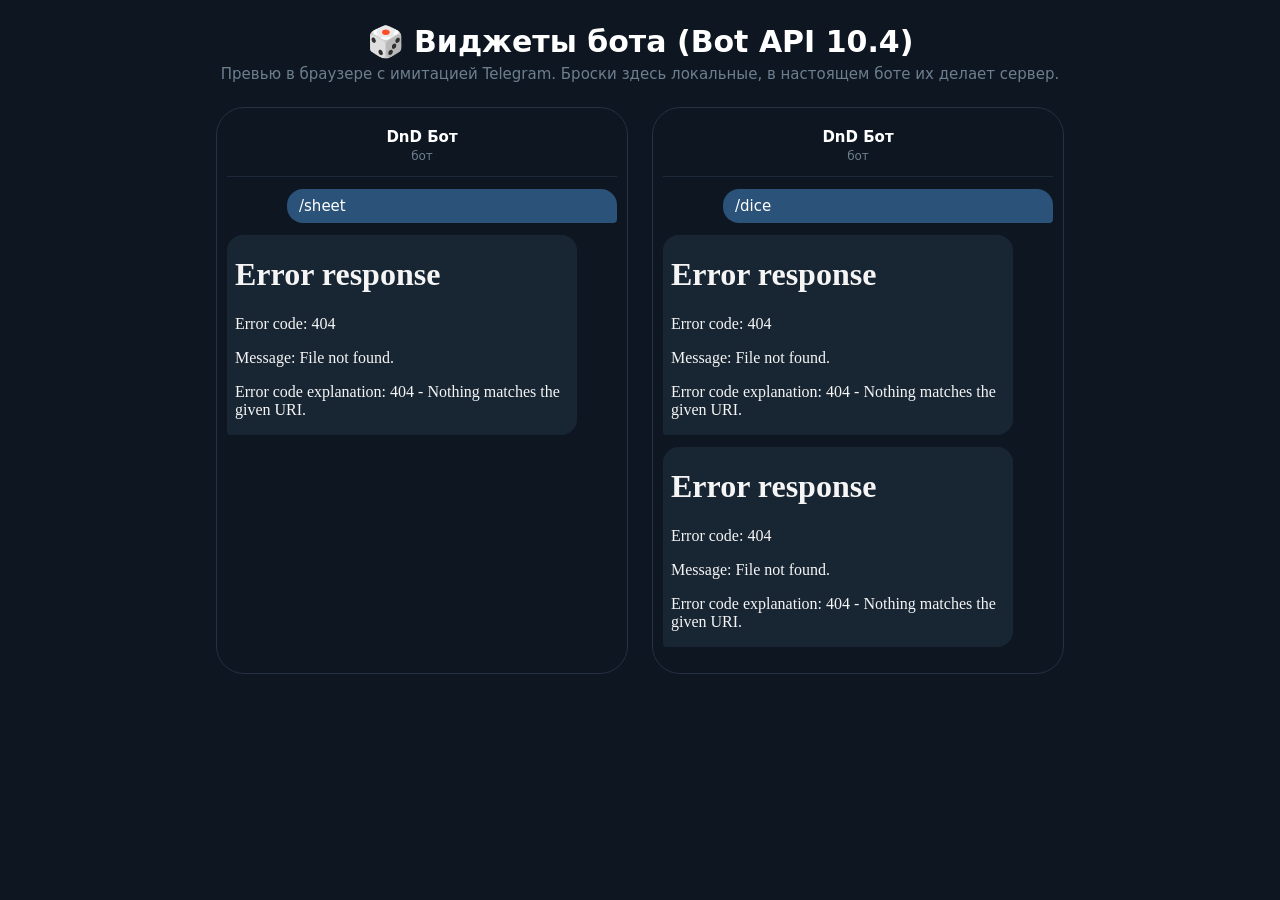
==== app/static/demo.html @ 834d2ef6 "DnD: сайт мастера и Telegram-бот на виджетах Bot API 10.4 - Бот для игроков: виджеты костей, листа п" ====
<!doctype html>
<html lang="ru">
<head>
<meta charset="utf-8">
<meta name="viewport" content="width=device-width, initial-scale=1">
<title>Виджеты бота — превью</title>
<style>
  body { margin: 0; background: #0e1621; color: #fff; font: 15px system-ui, sans-serif; }
  .wrap { display: flex; flex-wrap: wrap; gap: 24px; justify-content: center; padding: 24px 16px; }
  .phone { width: 390px; max-width: 100%; background: #0e1621; border: 1px solid #253242; border-radius: 28px; padding: 14px 10px; }
  .top { text-align: center; padding: 6px 0 12px; border-bottom: 1px solid #1c2a3a; margin-bottom: 12px; }
  .top b { display: block; } .top span { font-size: 12px; color: #6d7f8f; }
  .msg { background: #182533; border-radius: 16px 16px 16px 4px; margin: 0 40px 12px 0; overflow: hidden; }
  .msg.me { background: #2b5278; margin: 0 0 12px 60px; border-radius: 16px 16px 4px 16px; padding: 8px 12px; }
  .txt { padding: 8px 12px; }
  iframe { width: 100%; border: 0; display: block; }
  h1 { text-align: center; font-weight: 600; margin: 24px 0 0; }
  p.sub { text-align: center; color: #6d7f8f; margin: 6px 16px 0; }
</style>
</head>
<body>
<h1>🎲 Виджеты бота (Bot API 10.4)</h1>
<p class="sub">Превью в браузере с имитацией Telegram. Броски здесь локальные, в настоящем боте их делает сервер.</p>
<div class="wrap">
  <div class="phone"><div class="top"><b>DnD Бот</b><span>бот</span></div>
    <div class="msg me">/sheet</div>
    <div class="msg"><iframe data-w="sheet"></iframe></div>
  </div>
  <div class="phone"><div class="top"><b>DnD Бот</b><span>бот</span></div>
    <div class="msg me">/dice</div>
    <div class="msg"><iframe data-w="dice"></iframe></div>
    <div class="msg"><iframe data-w="request"></iframe></div>
  </div>
</div>
<script>
const THEME = { bg_color: '#182533', text_color: '#f5f5f5', hint_color: '#708499', link_color: '#6ab3f3',
  button_color: '#5288c1', button_text_color: '#ffffff', secondary_bg_color: '#232e3c',
  accent_text_color: '#6ab2f2', destructive_text_color: '#ec3942', section_bg_color: '#17212b' };
const DATA = {
  sheet: { n: 'Тень', c: 'Плут', l: 4, hp: 9, mhp: 27, ac: 15, st: [10, 18, 12, 13, 10, 14], sv: [1, 3], sk: [0, 3, 8, 11, 15] },
  dice: { n: 'Тень' },
  request: { i: 1, t: 'Внимательность', h: 0 },
};
// Имитация window.TelegramWidget для превью
function mockSrc(name) {
  return `<script>
(function(){
const ST=${JSON.stringify(DATA.sheet)};
const md=n=>Math.floor((n-10)/2), pb=2+Math.floor((ST.l-1)/4);
const SKA=[1,3,0,4,4,5,5,3,1,3,4,5,3,4,3,1,5,4],AB=['str','dex','con','int','wis','cha'];
function roll(f,adv){f=f.replace(/\\s/g,'');const re=/([+-]?)(\\d*)d(\\d+)|([+-]?)(\\d+)/g;let m,r=[],s=[],b=0,t=0,c=0;
while(m=re.exec(f)){if(m[3]){const sg=m[1]=='-'?-1:1,n=+(m[2]||1),d=+m[3];let g=[];
let cnt=(adv&&d==20&&n==1)?2:n;for(let i=0;i<cnt;i++)g.push(1+Math.floor(Math.random()*d));
if(cnt!=n){const k=adv>0?Math.max(...g):Math.min(...g);let used=0;g=g.map(v=>(!used&&v==k)?(used=1,v):-v)}
t+=sg*g.filter(v=>v>0).reduce((a,v)=>a+v,0);r.push(g);s.push(d);if(d==20&&g.filter(v=>v>0).length==1){const k=g.find(v=>v>0);c=k==20?1:k==1?-1:0}}
else{b+=(m[4]=='-'?-1:1)*(+m[5]);}}t+=b;return{f:f+(adv>0?' (преим.)':adv<0?' (помеха)':''),t,r,s,b,c}}
let chat=${JSON.stringify(JSON.stringify(DATA[name]))};const ev={};
window.TelegramWidget={profile:1,isProfileAtLeast:n=>n<=1,colorScheme:'dark',themeParams:${JSON.stringify(THEME)},
isActive:true,isPreview:false,isForward:false,chatType:'private',viewer:{id:1,first_name:'Тень'},publicData:null,
get chatData(){return chat},ready(){},onEvent(t,f){(ev[t]=ev[t]||[]).push(f)},offEvent(){},
HapticFeedback:{impactOccurred(){},notificationOccurred(){},selectionChanged(){}},
request(q){return new Promise(ok=>setTimeout(()=>{let a,[k,v]=[q.slice(0,q.indexOf(':')),q.slice(q.indexOf(':')+1)];
if(k[0]=='r'&&k.length==3)a=roll(v,{n:0,a:1,d:-1}[k[1]]);
else if(k=='c')a=roll('1d20'+(md(ST.st[AB.indexOf(v)])>=0?'+':'')+md(ST.st[AB.indexOf(v)]));
else if(k=='s'){const i=AB.indexOf(v),x=md(ST.st[i])+(ST.sv.includes(i)?pb:0);a=roll('1d20'+(x>=0?'+':'')+x)}
else if(k=='k'){const x=md(ST.st[SKA[v]])+(ST.sk.includes(+v)?pb:0);a=roll('1d20'+(x>=0?'+':'')+x)}
else if(k=='i')a=roll('1d20+'+md(ST.st[1]));
else if(k=='q'){const x=md(ST.st[4])+pb;a=roll('1d20'+(x>=0?'+':'')+x);const d=JSON.parse(chat);d.x=a;chat=JSON.stringify(d);setTimeout(()=>(ev.chatDataChanged||[]).forEach(f=>f()),50)}
ok({result:JSON.stringify(a)})},450))}};
})();<\/script>`;
}
const css = ':root{' + Object.entries(THEME).map(([k, v]) => `--tg-theme-${k.replace(/_/g, '-')}:${v};`).join('') + '--tg-color-scheme:dark;color-scheme:dark}html{background:#182533}body{color:var(--tg-theme-text-color)}';
document.querySelectorAll('iframe').forEach(async (fr) => {
  const name = fr.dataset.w;
  const html = await (await fetch('/demo/widget/' + name)).text();
  fr.srcdoc = `<!doctype html><meta charset="utf-8"><style>${css}</style>${mockSrc(name)}${html}`;
  fr.onload = () => {
    const doc = fr.contentDocument;
    const fit = () => { fr.style.height = Math.min(600, doc.documentElement.scrollHeight) + 'px'; };
    fit(); new ResizeObserver(fit).observe(doc.body);
  };
});
</script>
</body>
</html>
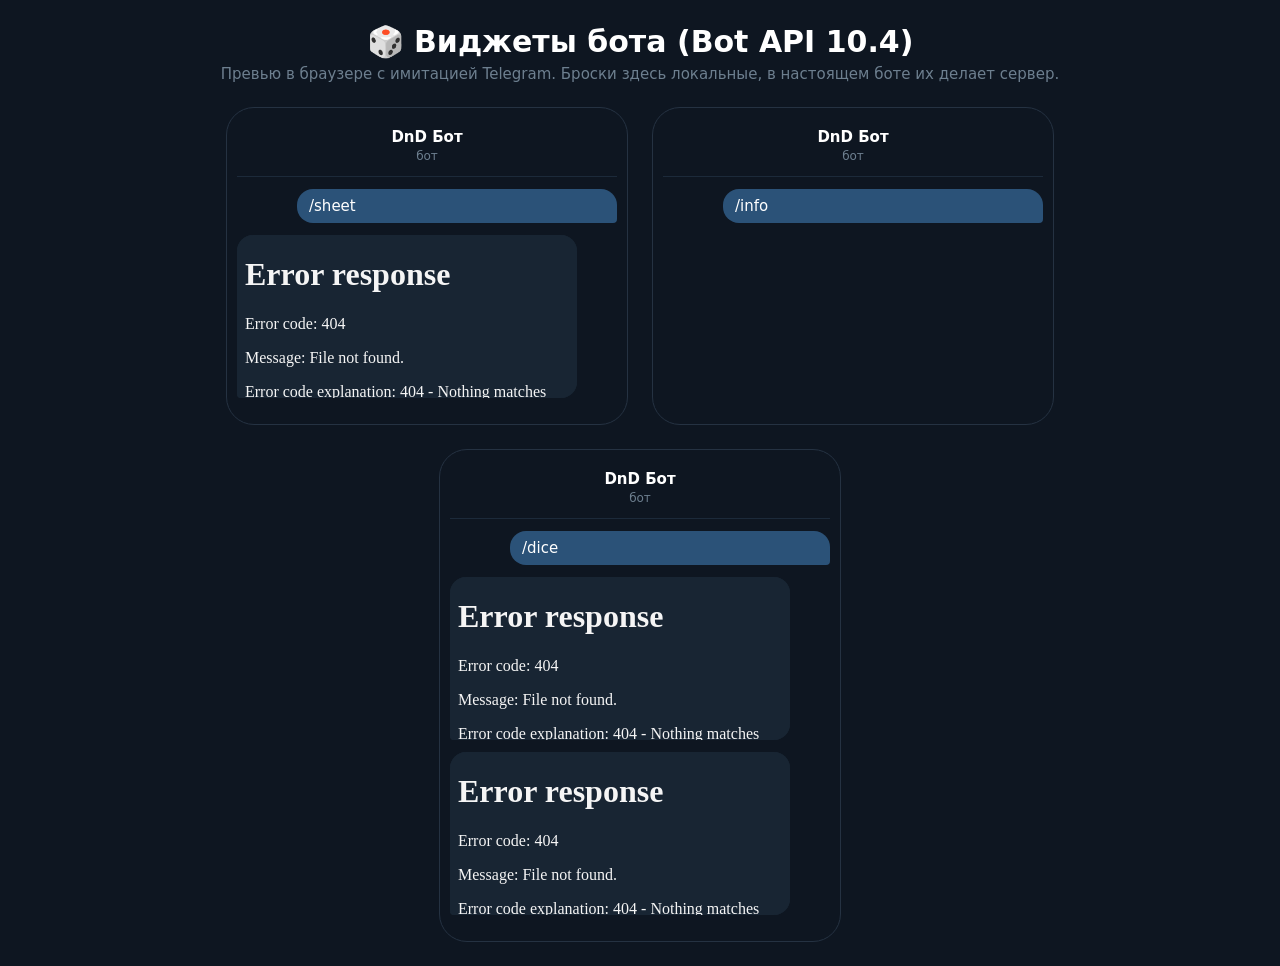
==== commit 1cd82de7: "Персонажи создаются мастером на сайте, бот показывает всё о персонаже; без группы - Персонаж стал от" ====
--- a/app/static/demo.html
+++ b/app/static/demo.html
@@ -7,12 +7,12 @@
 <style>
   body { margin: 0; background: #0e1621; color: #fff; font: 15px system-ui, sans-serif; }
   .wrap { display: flex; flex-wrap: wrap; gap: 24px; justify-content: center; padding: 24px 16px; }
-  .phone { width: 390px; max-width: 100%; background: #0e1621; border: 1px solid #253242; border-radius: 28px; padding: 14px 10px; }
+  .phone { width: 380px; max-width: 100%; background: #0e1621; border: 1px solid #253242; border-radius: 28px; padding: 14px 10px; }
   .top { text-align: center; padding: 6px 0 12px; border-bottom: 1px solid #1c2a3a; margin-bottom: 12px; }
   .top b { display: block; } .top span { font-size: 12px; color: #6d7f8f; }
   .msg { background: #182533; border-radius: 16px 16px 16px 4px; margin: 0 40px 12px 0; overflow: hidden; }
   .msg.me { background: #2b5278; margin: 0 0 12px 60px; border-radius: 16px 16px 4px 16px; padding: 8px 12px; }
-  .txt { padding: 8px 12px; }
+  .txt { padding: 8px 12px; white-space: normal; line-height: 1.35; }
   iframe { width: 100%; border: 0; display: block; }
   h1 { text-align: center; font-weight: 600; margin: 24px 0 0; }
   p.sub { text-align: center; color: #6d7f8f; margin: 6px 16px 0; }
@@ -27,6 +27,10 @@
     <div class="msg"><iframe data-w="sheet"></iframe></div>
   </div>
   <div class="phone"><div class="top"><b>DnD Бот</b><span>бот</span></div>
+    <div class="msg me">/info</div>
+    <div id="info"></div>
+  </div>
+  <div class="phone"><div class="top"><b>DnD Бот</b><span>бот</span></div>
     <div class="msg me">/dice</div>
     <div class="msg"><iframe data-w="dice"></iframe></div>
     <div class="msg"><iframe data-w="request"></iframe></div>
@@ -39,7 +43,7 @@
 const DATA = {
   sheet: { n: 'Тень', c: 'Плут', l: 4, hp: 9, mhp: 27, ac: 15, st: [10, 18, 12, 13, 10, 14], sv: [1, 3], sk: [0, 3, 8, 11, 15] },
   dice: { n: 'Тень' },
-  request: { i: 1, t: 'Внимательность', h: 0 },
+  request: { i: 1, t: 'Внимательность' },
 };
 // Имитация window.TelegramWidget для превью
 function mockSrc(name) {
@@ -65,21 +69,30 @@
 else if(k=='s'){const i=AB.indexOf(v),x=md(ST.st[i])+(ST.sv.includes(i)?pb:0);a=roll('1d20'+(x>=0?'+':'')+x)}
 else if(k=='k'){const x=md(ST.st[SKA[v]])+(ST.sk.includes(+v)?pb:0);a=roll('1d20'+(x>=0?'+':'')+x)}
 else if(k=='i')a=roll('1d20+'+md(ST.st[1]));
+else if(k=='a'){const t=ST.a[v];a=roll('1d20'+(t[1]>=0?'+':'')+t[1]);a.d=roll(a.c>0?t[2].replace(/(\\d*)d/,(m,n)=>(2*(+n||1))+'d'):t[2])}
+else if(k=='n')a={m:'📜 Отправил карточку в чат'};
 else if(k=='q'){const x=md(ST.st[4])+pb;a=roll('1d20'+(x>=0?'+':'')+x);const d=JSON.parse(chat);d.x=a;chat=JSON.stringify(d);setTimeout(()=>(ev.chatDataChanged||[]).forEach(f=>f()),50)}
 ok({result:JSON.stringify(a)})},450))}};
 })();<\/script>`;
 }
 const css = ':root{' + Object.entries(THEME).map(([k, v]) => `--tg-theme-${k.replace(/_/g, '-')}:${v};`).join('') + '--tg-color-scheme:dark;color-scheme:dark}html{background:#182533}body{color:var(--tg-theme-text-color)}';
+(async () => {
+try {
+  const real = await (await fetch('/demo/data')).json();
+  DATA.sheet = real.sheet; DATA.dice = { n: real.sheet.n };
+  document.getElementById('info').innerHTML = real.info.map((t) => '<div class="msg txt">' + t.replace(/\n/g, '<br>') + '</div>').join('');
+} catch (e) {}
 document.querySelectorAll('iframe').forEach(async (fr) => {
   const name = fr.dataset.w;
   const html = await (await fetch('/demo/widget/' + name)).text();
   fr.srcdoc = `<!doctype html><meta charset="utf-8"><style>${css}</style>${mockSrc(name)}${html}`;
   fr.onload = () => {
     const doc = fr.contentDocument;
-    const fit = () => { fr.style.height = Math.min(600, doc.documentElement.scrollHeight) + 'px'; };
+    const fit = () => { fr.style.height = Math.min(600, Math.ceil(doc.body.getBoundingClientRect().height)) + 'px'; };
     fit(); new ResizeObserver(fit).observe(doc.body);
   };
 });
+})();
 </script>
 </body>
 </html>
